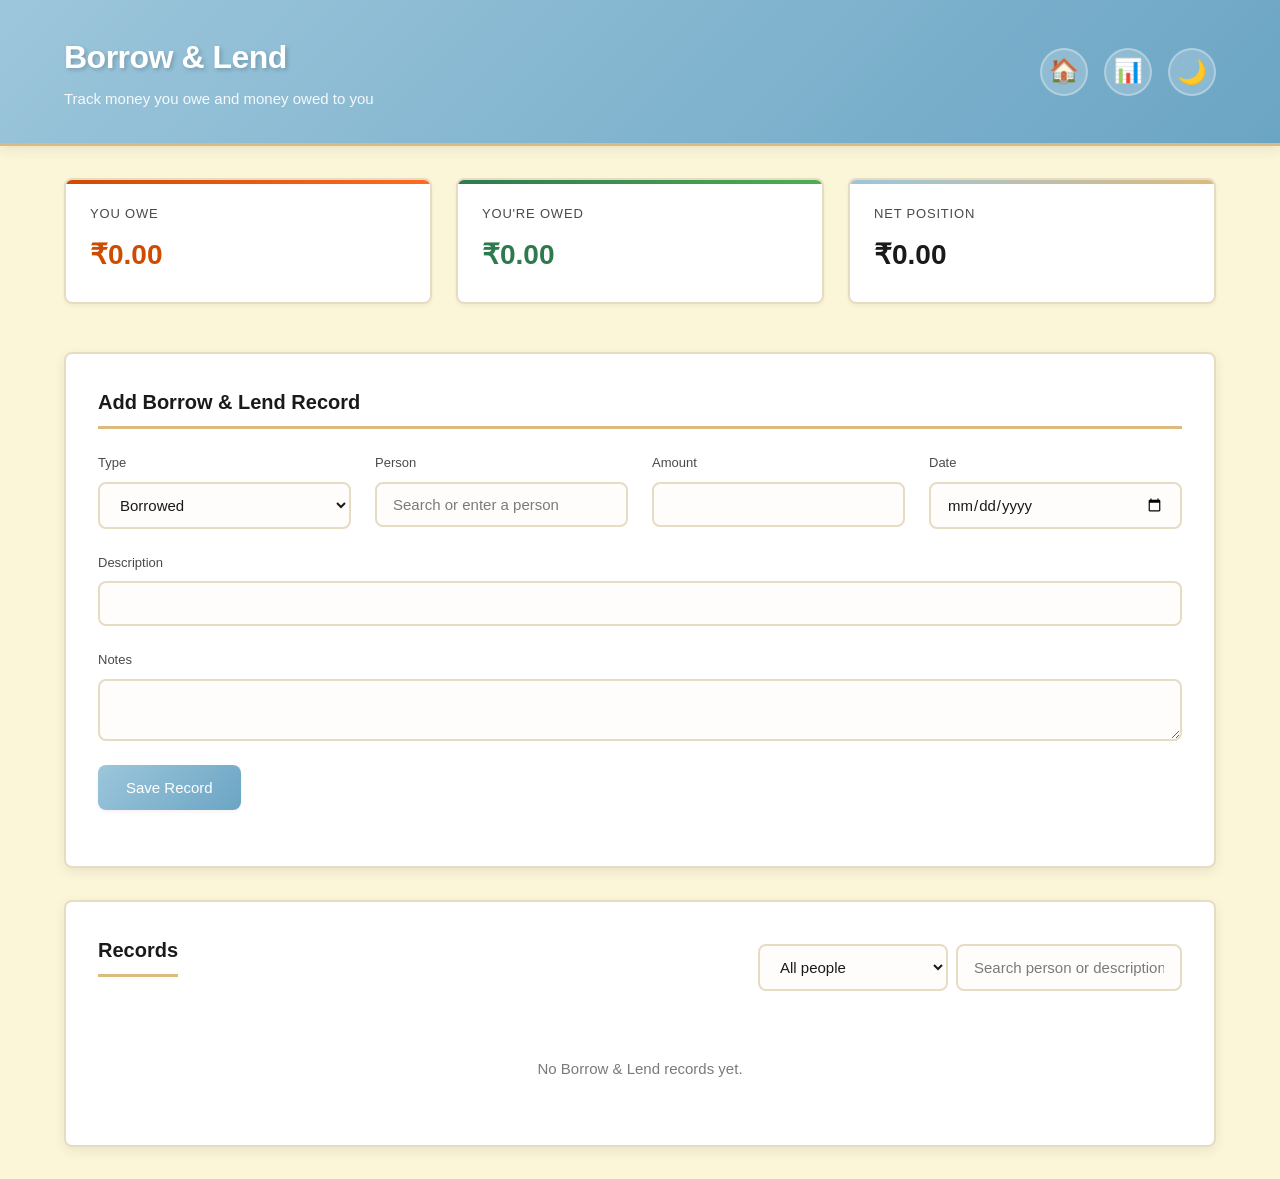
==== borrow-lend.html @ 45ba4a89 "Add Borrow and Lend management Co-authored-by: Copilot <223556219+Copilot@users.noreply.github.com>" ====
<!DOCTYPE html>
<html lang="en">
<head>
    <meta charset="UTF-8">
    <meta name="viewport" content="width=device-width, initial-scale=1.0">
    <title>Borrow & Lend - Ledgerly</title>
    <link rel="stylesheet" href="styles.css">
    <link rel="stylesheet" href="borrow-lend.css">
</head>
<body>
    <header class="header">
        <div class="container">
            <div class="header-content">
                <div class="header-text">
                    <h1 class="app-name">Borrow & Lend</h1>
                    <p class="app-subtitle">Track money you owe and money owed to you</p>
                </div>
                <div class="header-actions">
                    <a href="index.html" class="btn-icon" title="Back to Ledger">🏠</a>
                    <a href="reports.html" class="btn-icon" title="View Reports">📊</a>
                    <button class="theme-toggle" id="theme-toggle" title="Toggle theme"><span class="theme-icon">🌙</span></button>
                </div>
            </div>
        </div>
    </header>

    <main class="main-content">
        <div class="container">
            <div class="loading-overlay" id="loading-overlay">
                <div class="loading-spinner"></div>
                <p class="loading-text">Loading Borrow & Lend data...</p>
            </div>

            <section class="summary-cards bl-summary">
                <div class="summary-card expense-card"><p class="card-label">You Owe</p><p class="card-value" id="bl-liabilities">₹0.00</p></div>
                <div class="summary-card income-card"><p class="card-label">You're Owed</p><p class="card-value" id="bl-receivables">₹0.00</p></div>
                <div class="summary-card balance-card"><p class="card-label">Net Position</p><p class="card-value" id="bl-net-position">₹0.00</p></div>
            </section>

            <section class="bl-panel">
                <h2 class="section-title">Add Borrow & Lend Record</h2>
                <form id="record-form" class="form-grid">
                    <div class="form-group">
                        <label class="form-label" for="record-type">Type</label>
                        <select id="record-type" class="form-input"><option value="borrowed">Borrowed</option><option value="lent">Lent</option></select>
                    </div>
                    <div class="form-group">
                        <label class="form-label" for="person-name">Person</label>
                        <input id="person-name" class="form-input" list="people-list" placeholder="Search or enter a person" autocomplete="off" required>
                        <datalist id="people-list"></datalist>
                    </div>
                    <div class="form-group"><label class="form-label" for="record-amount">Amount</label><input id="record-amount" class="form-input" type="number" min="0.01" step="0.01" required></div>
                    <div class="form-group"><label class="form-label" for="record-date">Date</label><input id="record-date" class="form-input" type="date" required></div>
                    <div class="form-group form-group-wide"><label class="form-label" for="record-description">Description</label><input id="record-description" class="form-input"></div>
                    <div class="form-group form-group-wide"><label class="form-label" for="record-notes">Notes</label><textarea id="record-notes" class="form-input" rows="2"></textarea></div>
                    <div class="form-actions form-group-wide"><button class="btn btn-primary" type="submit">Save Record</button></div>
                </form>
            </section>

            <section class="bl-panel">
                <div class="bl-toolbar">
                    <h2 class="section-title">Records</h2>
                    <div class="bl-record-filters">
                        <label class="sr-only" for="record-person-filter">Filter by person</label>
                        <select id="record-person-filter" class="form-input">
                            <option value="">All people</option>
                        </select>
                        <label class="sr-only" for="record-search">Search records</label>
                        <input id="record-search" class="form-input" placeholder="Search person or description">
                    </div>
                </div>
                <div id="record-list"></div>
                <p id="record-empty" class="bl-empty">No Borrow & Lend records yet.</p>
            </section>
        </div>
    </main>

    <script src="github-api.js"></script>
    <script src="borrow-lend.js"></script>
</body>
</html>
---- styles.css ----
/* ==========================================
   LEDGERLY - MINIMALIST FINANCE TRACKER
   Design Philosophy: Clean, Calm, Professional
   Color Palette: #9CC6DB, #FCF6D9, #CF4B00, #DDBA7D
   ========================================== */

/* CSS Reset & Base Styles */
* {
    margin: 0;
    padding: 0;
    box-sizing: border-box;
}

/* Screen reader only utility class */
.sr-only {
    position: absolute;
    width: 1px;
    height: 1px;
    padding: 0;
    margin: -1px;
    overflow: hidden;
    clip: rect(0, 0, 0, 0);
    white-space: nowrap;
    border-width: 0;
}

:root {
    /* Light Theme Colors */
    --color-primary: #9CC6DB;
    --color-primary-light: #c7e3f0;
    --color-primary-dark: #6ba5c4;

    --color-secondary: #FCF6D9;
    --color-secondary-dark: #f5ebb3;

    --color-accent: #CF4B00;
    --color-accent-light: #ff6b1f;
    --color-accent-dark: #a33c00;

    --color-gold: #DDBA7D;
    --color-gold-light: #f0d9a8;
    --color-gold-dark: #c9a563;

    /* Light Theme Variables */
    --bg-primary: #FCF6D9;
    --bg-secondary: #ffffff;
    --bg-card: #ffffff;
    --bg-form: #fefdfb;

    --text-primary: #1a1a1a;
    --text-secondary: #4a4a4a;
    --text-muted: #7a7a7a;

    --accent-income: #2d7a4f;
    --accent-income-bg: #e8f5e9;
    --accent-expense: #CF4B00;
    --accent-expense-bg: #fff4ed;

    --border-color: #e6dcc4;
    --border-color-strong: #DDBA7D;
    --border-radius: 8px;

    --shadow-sm: 0 2px 4px rgba(0, 0, 0, 0.05);
    --shadow-md: 0 4px 12px rgba(0, 0, 0, 0.08);
    --shadow-lg: 0 8px 24px rgba(0, 0, 0, 0.12);

    /* Typography */
    --font-primary: -apple-system, BlinkMacSystemFont, 'Segoe UI', 'Roboto', 'Oxygen', 'Ubuntu', 'Cantarell', sans-serif;
    --font-weight-normal: 400;
    --font-weight-medium: 500;
    --font-weight-bold: 600;

    /* Spacing */
    --spacing-xs: 4px;
    --spacing-sm: 8px;
    --spacing-md: 16px;
    --spacing-lg: 24px;
    --spacing-xl: 32px;
    --spacing-xxl: 48px;

    /* Transitions */
    --transition-fast: 0.15s ease;
    --transition-normal: 0.3s ease;
}

/* Dark Theme Variables */
[data-theme="dark"] {
    --bg-primary: #1a1f2e;
    --bg-secondary: #242938;
    --bg-card: #2a3143;
    --bg-form: #2f3647;

    --text-primary: #f5f5f5;
    --text-secondary: #c5c5c5;
    --text-muted: #8a8a8a;

    --accent-income: #4caf50;
    --accent-income-bg: #1e3a1f;
    --accent-expense: #ff7043;
    --accent-expense-bg: #3d2419;

    --border-color: #3a4254;
    --border-color-strong: #9CC6DB;

    --shadow-sm: 0 2px 4px rgba(0, 0, 0, 0.3);
    --shadow-md: 0 4px 12px rgba(0, 0, 0, 0.4);
    --shadow-lg: 0 8px 24px rgba(0, 0, 0, 0.5);
}

body {
    font-family: var(--font-primary);
    background-color: var(--bg-primary);
    color: var(--text-primary);
    line-height: 1.6;
    font-size: 15px;
    transition: background-color var(--transition-normal), color var(--transition-normal);
}

.container {
    max-width: 1200px;
    margin: 0 auto;
    padding: 0 var(--spacing-lg);
}

/* ==========================================
   HEADER
   ========================================== */
.header {
    background: linear-gradient(135deg, var(--color-primary) 0%, var(--color-primary-dark) 100%);
    border-bottom: 3px solid var(--color-gold);
    padding: var(--spacing-xl) 0;
    margin-bottom: var(--spacing-xl);
    box-shadow: var(--shadow-md);
}

[data-theme="dark"] .header {
    background: linear-gradient(135deg, #2a3143 0%, #1a1f2e 100%);
    border-bottom: 3px solid var(--color-primary);
}

.header-content {
    display: flex;
    justify-content: space-between;
    align-items: center;
}

.header-text {
    flex: 1;
}

.header-actions {
    display: flex;
    gap: var(--spacing-md);
    align-items: center;
}

.app-name {
    font-size: 32px;
    font-weight: var(--font-weight-bold);
    color: #ffffff;
    letter-spacing: -0.5px;
    margin-bottom: var(--spacing-xs);
    text-shadow: 2px 2px 4px rgba(0, 0, 0, 0.2);
}

.app-subtitle {
    font-size: 15px;
    color: rgba(255, 255, 255, 0.9);
    font-weight: var(--font-weight-normal);
}

/* Icon Buttons */
.btn-icon {
    background-color: rgba(255, 255, 255, 0.2);
    border: 2px solid rgba(255, 255, 255, 0.3);
    border-radius: 50%;
    width: 48px;
    height: 48px;
    display: flex;
    align-items: center;
    justify-content: center;
    cursor: pointer;
    transition: all var(--transition-normal);
    backdrop-filter: blur(10px);
    font-size: 24px;
    text-decoration: none;
}

.btn-icon:hover {
    background-color: rgba(255, 255, 255, 0.3);
    transform: scale(1.05);
}

.btn-icon:active {
    transform: scale(0.95);
}

/* Theme Toggle Button */
.theme-toggle {
    background-color: rgba(255, 255, 255, 0.2);
    border: 2px solid rgba(255, 255, 255, 0.3);
    border-radius: 50%;
    width: 48px;
    height: 48px;
    display: flex;
    align-items: center;
    justify-content: center;
    cursor: pointer;
    transition: all var(--transition-normal);
    backdrop-filter: blur(10px);
}

.theme-toggle:hover {
    background-color: rgba(255, 255, 255, 0.3);
    transform: scale(1.05);
}

.theme-toggle:active {
    transform: scale(0.95);
}

.theme-icon {
    font-size: 24px;
    transition: transform var(--transition-normal);
}

[data-theme="dark"] .theme-icon {
    transform: rotate(180deg);
}

/* ==========================================
   MONTH SELECTOR
   ========================================== */
.month-selector-section {
    margin-bottom: var(--spacing-xl);
}

.month-label {
    display: block;
    font-size: 13px;
    font-weight: var(--font-weight-medium);
    color: var(--text-secondary);
    margin-bottom: var(--spacing-sm);
    text-transform: uppercase;
    letter-spacing: 0.5px;
}

.month-input {
    padding: 12px 16px;
    font-size: 15px;
    font-family: var(--font-primary);
    border: 2px solid var(--border-color);
    border-radius: var(--border-radius);
    background-color: var(--bg-secondary);
    color: var(--text-primary);
    cursor: pointer;
    transition: all var(--transition-fast);
    box-shadow: var(--shadow-sm);
}

.month-input:hover {
    border-color: var(--color-primary);
    box-shadow: var(--shadow-md);
}

.month-input:focus {
    outline: none;
    border-color: var(--color-primary);
    box-shadow: 0 0 0 3px rgba(156, 198, 219, 0.2);
}

/* ==========================================
   SUMMARY CARDS
   ========================================== */
.summary-cards {
    display: grid;
    grid-template-columns: repeat(auto-fit, minmax(250px, 1fr));
    gap: var(--spacing-lg);
    margin-bottom: var(--spacing-xxl);
}

.summary-card {
    background: linear-gradient(135deg, var(--bg-card) 0%, var(--bg-secondary) 100%);
    border: 2px solid var(--border-color);
    border-radius: var(--border-radius);
    padding: var(--spacing-lg);
    transition: all var(--transition-normal);
    box-shadow: var(--shadow-sm);
    position: relative;
    overflow: hidden;
}

.summary-card::before {
    content: '';
    position: absolute;
    top: 0;
    left: 0;
    right: 0;
    height: 4px;
    background: linear-gradient(90deg, var(--color-primary), var(--color-gold));
}

.income-card::before {
    background: linear-gradient(90deg, var(--accent-income), #4caf50);
}

.expense-card::before {
    background: linear-gradient(90deg, var(--color-accent), var(--color-accent-light));
}

.balance-card::before {
    background: linear-gradient(90deg, var(--color-primary), var(--color-gold));
}

.summary-card:hover {
    transform: translateY(-4px);
    box-shadow: var(--shadow-lg);
    border-color: var(--border-color-strong);
}

.card-label {
    font-size: 13px;
    font-weight: var(--font-weight-medium);
    color: var(--text-secondary);
    margin-bottom: var(--spacing-sm);
    text-transform: uppercase;
    letter-spacing: 0.8px;
}

.card-value {
    font-size: 28px;
    font-weight: var(--font-weight-bold);
    color: var(--text-primary);
}

.income-card .card-value {
    color: var(--accent-income);
}

.expense-card .card-value {
    color: var(--accent-expense);
}

.balance-card .card-value.positive {
    color: var(--accent-income);
}

.balance-card .card-value.negative {
    color: var(--accent-expense);
}

/* ==========================================
   TRANSACTION FORM
   ========================================== */
.transaction-form-section {
    background: var(--bg-card);
    border: 2px solid var(--border-color);
    border-radius: var(--border-radius);
    padding: var(--spacing-xl);
    margin-bottom: var(--spacing-xxl);
    box-shadow: var(--shadow-md);
    transition: all var(--transition-normal);
}

.form-header {
    margin-bottom: var(--spacing-lg);
    padding-bottom: var(--spacing-md);
    border-bottom: 2px solid var(--border-color);
}

.form-title {
    font-size: 20px;
    font-weight: var(--font-weight-bold);
    color: var(--text-primary);
}

.transaction-form.edit-mode .form-title {
    color: var(--color-primary-dark);
}

.form-grid {
    display: grid;
    grid-template-columns: repeat(auto-fit, minmax(200px, 1fr));
    gap: var(--spacing-lg);
    margin-bottom: var(--spacing-lg);
}

.form-group {
    display: flex;
    flex-direction: column;
}

.form-group-wide {
    grid-column: 1 / -1;
}

.form-label {
    font-size: 13px;
    font-weight: var(--font-weight-medium);
    color: var(--text-secondary);
    margin-bottom: var(--spacing-sm);
}

.form-input {
    padding: 12px 16px;
    font-size: 15px;
    font-family: var(--font-primary);
    border: 2px solid var(--border-color);
    border-radius: var(--border-radius);
    background-color: var(--bg-form);
    color: var(--text-primary);
    transition: all var(--transition-fast);
}

.form-input:hover {
    border-color: var(--color-gold);
}

.form-input:focus {
    outline: none;
    border-color: var(--color-primary);
    background-color: var(--bg-secondary);
    box-shadow: 0 0 0 3px rgba(156, 198, 219, 0.2);
}

.form-input::placeholder {
    color: var(--text-muted);
}

/* Toggle Buttons */
.toggle-group {
    display: flex;
    gap: var(--spacing-sm);
}

.toggle-btn {
    flex: 1;
    padding: 12px 16px;
    font-size: 14px;
    font-family: var(--font-primary);
    font-weight: var(--font-weight-medium);
    border: 2px solid var(--border-color);
    border-radius: var(--border-radius);
    background-color: var(--bg-form);
    color: var(--text-secondary);
    cursor: pointer;
    transition: all var(--transition-fast);
}

.toggle-btn:hover {
    background-color: var(--bg-secondary);
    border-color: var(--color-gold);
    transform: translateY(-2px);
}

.toggle-btn.active[data-type="income"] {
    background: linear-gradient(135deg, var(--accent-income-bg), #e8f5e9);
    border-color: var(--accent-income);
    color: var(--accent-income);
    font-weight: var(--font-weight-bold);
}

[data-theme="dark"] .toggle-btn.active[data-type="income"] {
    background: linear-gradient(135deg, #1e3a1f, #2d4a2e);
}

.toggle-btn.active[data-type="expense"] {
    background: linear-gradient(135deg, var(--accent-expense-bg), #fff4ed);
    border-color: var(--accent-expense);
    color: var(--accent-expense);
    font-weight: var(--font-weight-bold);
}

[data-theme="dark"] .toggle-btn.active[data-type="expense"] {
    background: linear-gradient(135deg, #3d2419, #4d2f1f);
}

/* Form Actions */
.form-actions {
    display: flex;
    gap: var(--spacing-md);
    flex-wrap: wrap;
}

.btn {
    padding: 14px 28px;
    font-size: 15px;
    font-family: var(--font-primary);
    font-weight: var(--font-weight-medium);
    border: none;
    border-radius: var(--border-radius);
    cursor: pointer;
    transition: all var(--transition-fast);
    box-shadow: var(--shadow-sm);
}

.btn-primary {
    background: linear-gradient(135deg, var(--color-primary), var(--color-primary-dark));
    color: white;
}

.btn-primary:hover {
    background: linear-gradient(135deg, var(--color-primary-dark), var(--color-primary));
    transform: translateY(-2px);
    box-shadow: var(--shadow-md);
}

.btn-primary:active {
    transform: translateY(0);
}

.btn-secondary {
    background-color: transparent;
    color: var(--text-secondary);
    border: 2px solid var(--border-color);
}

.btn-secondary:hover {
    background-color: var(--bg-form);
    border-color: var(--color-gold);
}

/* ==========================================
   TRANSACTION LIST
   ========================================== */
.transaction-list-section {
    margin-bottom: var(--spacing-xxl);
}

.section-title {
    font-size: 20px;
    font-weight: var(--font-weight-bold);
    color: var(--text-primary);
    margin-bottom: var(--spacing-lg);
    padding-bottom: var(--spacing-sm);
    border-bottom: 3px solid var(--color-gold);
}

/* Filter and Sort Controls Container */
.filter-sort-controls {
    display: flex;
    flex-direction: row;
    gap: var(--spacing-md);
    margin-bottom: var(--spacing-lg);
    flex-wrap: wrap;
}

/* Filter Controls */
.filter-controls {
    display: flex;
    align-items: center;
    gap: var(--spacing-md);
    padding: var(--spacing-md);
    background-color: var(--bg-card);
    border: 2px solid var(--border-color);
    border-radius: var(--border-radius);
    box-shadow: var(--shadow-sm);
}

.filter-label {
    font-size: 13px;
    font-weight: var(--font-weight-medium);
    color: var(--text-secondary);
    text-transform: uppercase;
    letter-spacing: 0.5px;
    white-space: nowrap;
}

.filter-buttons {
    display: flex;
    gap: var(--spacing-sm);
    flex-wrap: wrap;
    flex: 1;
}

.filter-btn {
    display: flex;
    align-items: center;
    padding: 10px 20px;
    font-size: 14px;
    font-family: var(--font-primary);
    font-weight: var(--font-weight-medium);
    color: var(--text-secondary);
    background-color: var(--bg-secondary);
    border: 2px solid var(--border-color);
    border-radius: var(--border-radius);
    cursor: pointer;
    transition: all var(--transition-normal);
    box-shadow: var(--shadow-sm);
}

.filter-btn:hover {
    background-color: var(--color-primary-light);
    border-color: var(--color-primary);
    transform: translateY(-2px);
    box-shadow: var(--shadow-md);
}

[data-theme="dark"] .filter-btn:hover {
    background-color: rgba(156, 198, 219, 0.15);
}

.filter-btn.active[data-filter="both"] {
    background: linear-gradient(135deg, var(--color-gold), var(--color-gold-dark));
    color: white;
    border-color: var(--color-gold-dark);
    font-weight: var(--font-weight-bold);
    box-shadow: var(--shadow-md);
}

.filter-btn.active[data-filter="income"] {
    background: linear-gradient(135deg, var(--accent-income), #4caf50);
    color: white;
    border-color: var(--accent-income);
    font-weight: var(--font-weight-bold);
    box-shadow: var(--shadow-md);
}

.filter-btn.active[data-filter="expense"] {
    background: linear-gradient(135deg, var(--accent-expense), var(--accent-expense-light));
    color: black;
    border-color: var(--accent-expense-dark);
    font-weight: var(--font-weight-bold);
    box-shadow: var(--shadow-md);
}

.filter-btn.active:hover {
    transform: translateY(-2px);
    box-shadow: var(--shadow-lg);
}

.filter-text {
    font-size: 14px;
}

/* Sort Controls */
.sort-controls {
    display: flex;
    align-items: center;
    gap: var(--spacing-md);
    padding: var(--spacing-md);
    background-color: var(--bg-card);
    border: 2px solid var(--border-color);
    border-radius: var(--border-radius);
    box-shadow: var(--shadow-sm);
}

.sort-label {
    font-size: 13px;
    font-weight: var(--font-weight-medium);
    color: var(--text-secondary);
    text-transform: uppercase;
    letter-spacing: 0.5px;
    white-space: nowrap;
}

.sort-buttons {
    display: flex;
    gap: var(--spacing-sm);
    flex-wrap: wrap;
    flex: 1;
}

.sort-btn {
    display: flex;
    align-items: center;
    gap: 6px;
    padding: 10px 16px;
    font-size: 14px;
    font-family: var(--font-primary);
    font-weight: var(--font-weight-medium);
    color: var(--text-secondary);
    background-color: var(--bg-secondary);
    border: 2px solid var(--border-color);
    border-radius: var(--border-radius);
    cursor: pointer;
    transition: all var(--transition-normal);
    box-shadow: var(--shadow-sm);
}

.sort-btn:hover {
    background-color: var(--color-primary-light);
    border-color: var(--color-primary);
    transform: translateY(-2px);
    box-shadow: var(--shadow-md);
}

[data-theme="dark"] .sort-btn:hover {
    background-color: rgba(156, 198, 219, 0.15);
}

.sort-btn.active {
    background: linear-gradient(135deg, var(--color-primary), var(--color-primary-dark));
    color: white;
    border-color: var(--color-primary-dark);
    font-weight: var(--font-weight-bold);
    box-shadow: var(--shadow-md);
}

.sort-btn.active:hover {
    transform: translateY(-2px);
    box-shadow: var(--shadow-lg);
}

.sort-text {
    font-size: 14px;
}

.sort-icon {
    font-size: 16px;
    font-weight: bold;
    transition: transform var(--transition-fast);
}

.sort-btn.active .sort-icon {
    animation: sortPulse 0.3s ease;
}

@keyframes sortPulse {
    0%, 100% { transform: scale(1); }
    50% { transform: scale(1.3); }
}

.table-container {
    background-color: var(--bg-card);
    border: 2px solid var(--border-color);
    border-radius: var(--border-radius);
    overflow: hidden;
    box-shadow: var(--shadow-md);
}

.transaction-table {
    width: 100%;
    border-collapse: collapse;
}

.transaction-table thead {
    background: linear-gradient(135deg, var(--color-gold-light), var(--color-gold));
    border-bottom: 2px solid var(--border-color-strong);
}

[data-theme="dark"] .transaction-table thead {
    background: linear-gradient(135deg, #2a3143, #1a1f2e);
}

.transaction-table th {
    padding: 14px 18px;
    text-align: left;
    font-size: 12px;
    font-weight: var(--font-weight-bold);
    color: var(--text-primary);
    text-transform: uppercase;
    letter-spacing: 0.8px;
}

[data-theme="light"] .transaction-table th {
    color: #4a4a4a;
}

.transaction-table th:last-child {
    text-align: right;
}

.transaction-table tbody tr {
    border-bottom: 1px solid var(--border-color);
    transition: all var(--transition-fast);
}

.transaction-table tbody tr:last-child {
    border-bottom: none;
}

.transaction-table tbody tr:hover {
    background: linear-gradient(90deg, transparent, rgba(156, 198, 219, 0.1), transparent);
    transform: scale(1.01);
}

.transaction-table td {
    padding: 16px 18px;
    font-size: 15px;
    color: var(--text-primary);
}

.transaction-table td:last-child {
    text-align: right;
}

.transaction-date {
    color: var(--text-secondary);
    font-weight: var(--font-weight-medium);
    white-space: nowrap;
}

.transaction-description {
    color: var(--text-primary);
    font-weight: var(--font-weight-medium);
}

.transaction-amount {
    font-weight: var(--font-weight-bold);
    white-space: nowrap;
    font-size: 16px;
}

.transaction-amount.income {
    color: var(--accent-income);
}

.transaction-amount.expense {
    color: var(--accent-expense);
}

.transaction-actions {
    display: flex;
    gap: var(--spacing-sm);
    justify-content: flex-end;
}

.action-btn {
    padding: 8px 12px;
    font-size: 16px;
    border: none;
    background-color: transparent;
    cursor: pointer;
    border-radius: var(--border-radius);
    transition: all var(--transition-fast);
}

.action-btn:hover {
    background-color: var(--color-primary-light);
    transform: scale(1.2);
}

[data-theme="dark"] .action-btn:hover {
    background-color: rgba(156, 198, 219, 0.2);
}

.action-btn.delete:hover {
    background-color: var(--accent-expense-bg);
}

/* Empty State */
.empty-state {
    padding: var(--spacing-xxl) var(--spacing-lg);
    text-align: center;
    display: none;
}

.empty-state.visible {
    display: block;
}

.empty-message {
    font-size: 18px;
    color: var(--text-secondary);
    font-weight: var(--font-weight-medium);
    margin-bottom: var(--spacing-sm);
}

.empty-submessage {
    font-size: 14px;
    color: var(--text-muted);
}

/* ==========================================
   LOADING OVERLAY
   ========================================== */
.loading-overlay {
    position: fixed;
    top: 0;
    left: 0;
    right: 0;
    bottom: 0;
    background-color: rgba(0, 0, 0, 0.7);
    display: none;
    align-items: center;
    justify-content: center;
    flex-direction: column;
    z-index: 9999;
    backdrop-filter: blur(4px);
}

.loading-overlay.active {
    display: flex;
}

.loading-spinner {
    width: 50px;
    height: 50px;
    border: 4px solid rgba(156, 198, 219, 0.3);
    border-top-color: var(--color-primary);
    border-radius: 50%;
    animation: spin 1s linear infinite;
}

@keyframes spin {
    to { transform: rotate(360deg); }
}

.loading-text {
    color: white;
    font-size: 16px;
    font-weight: var(--font-weight-medium);
    margin-top: var(--spacing-lg);
}

/* ==========================================
   RESPONSIVE DESIGN
   ========================================== */
@media (max-width: 1024px) {
    .container {
        max-width: 100%;
    }

    .summary-cards {
        grid-template-columns: repeat(auto-fit, minmax(200px, 1fr));
    }
}

@media (max-width: 768px) {
    .container {
        padding: 0 var(--spacing-md);
    }

    .header {
        padding: var(--spacing-lg) 0;
    }

    .app-name {
        font-size: 26px;
    }

    .app-subtitle {
        font-size: 13px;
    }

    .theme-toggle {
        width: 42px;
        height: 42px;
    }

    .theme-icon {
        font-size: 20px;
    }

    .summary-cards {
        grid-template-columns: 1fr;
        gap: var(--spacing-md);
    }

    .transaction-form-section {
        padding: var(--spacing-lg);
    }

    .form-grid {
        grid-template-columns: 1fr;
        gap: var(--spacing-md);
    }

    .form-group-wide {
        grid-column: 1;
    }

    .form-actions {
        flex-direction: column;
    }

    .btn {
        width: 100%;
    }

    /* Sort Controls - Mobile */
    .sort-controls {
        flex-direction: column;
        align-items: flex-start;
        gap: var(--spacing-sm);
    }

    .sort-buttons {
        width: 100%;
    }

    .sort-btn {
        flex: 1;
        justify-content: center;
    }

    /* Filter Controls - Mobile */
    .filter-controls {
        flex-direction: column;
        align-items: flex-start;
        gap: var(--spacing-sm);
    }

    .filter-buttons {
        width: 100%;
    }

    .filter-btn {
        flex: 1;
        justify-content: center;
    }

    .transaction-table {
        font-size: 14px;
    }

    .transaction-table th,
    .transaction-table td {
        padding: 12px 14px;
    }

    .card-value {
        font-size: 24px;
    }
}

@media (max-width: 480px) {
    .app-name {
        font-size: 22px;
    }

    .header-content {
        gap: var(--spacing-md);
    }

    .theme-toggle {
        width: 38px;
        height: 38px;
    }

    .theme-icon {
        font-size: 18px;
    }

    .transaction-table th:nth-child(1),
    .transaction-table td:nth-child(1) {
        display: none;
    }

    .action-btn {
        padding: 6px 10px;
        font-size: 14px;
    }

    .card-value {
        font-size: 22px;
    }

    .summary-cards {
        gap: var(--spacing-sm);
    }
}

/* ==========================================
   ANIMATIONS & TRANSITIONS
   ========================================== */
.fade-in {
    animation: fadeIn 0.4s ease-in;
}

@keyframes fadeIn {
    from {
        opacity: 0;
        transform: translateY(-10px);
    }
    to {
        opacity: 1;
        transform: translateY(0);
    }
}

/* Smooth Scrolling */
html {
    scroll-behavior: smooth;
}

/* Loading States */
@keyframes pulse {
    0%, 100% {
        opacity: 1;
    }
    50% {
        opacity: 0.5;
    }
}

/* Print Styles */
@media print {
    .theme-toggle,
    .transaction-form-section,
    .action-btn {
        display: none;
    }

    body {
        background: white;
        color: black;
    }

    .summary-card,
    .table-container {
        box-shadow: none;
        border: 1px solid #ddd;
    }
}

/* ==========================================
   FOOTER
   ========================================== */
.footer {
    background: linear-gradient(135deg, var(--color-primary-dark) 0%, var(--color-primary) 100%);
    border-top: 3px solid var(--color-gold);
    padding: var(--spacing-xl) 0;
    margin-top: var(--spacing-xxl);
    box-shadow: var(--shadow-md);
}

[data-theme="dark"] .footer {
    background: linear-gradient(135deg, #1a1f2e 0%, #2a3143 100%);
    border-top: 3px solid var(--color-primary);
}

.footer-content {
    display: flex;
    justify-content: space-between;
    align-items: center;
    flex-wrap: wrap;
    gap: var(--spacing-md);
}

.footer-text {
    font-size: 14px;
    color: rgba(255, 255, 255, 0.85);
    font-weight: var(--font-weight-normal);
}

.footer-name {
    font-weight: var(--font-weight-bold);
    color: #ffffff;
    background: linear-gradient(90deg, var(--color-gold-light), var(--color-gold));
    -webkit-background-clip: text;
    -webkit-text-fill-color: transparent;
    background-clip: text;
    font-size: 15px;
}

[data-theme="dark"] .footer-name {
    background: linear-gradient(90deg, var(--color-primary-light), var(--color-gold-light));
    -webkit-background-clip: text;
    -webkit-text-fill-color: transparent;
    background-clip: text;
}

.footer-year {
    font-size: 13px;
    color: rgba(255, 255, 255, 0.7);
    font-weight: var(--font-weight-medium);
}

@media (max-width: 480px) {
    .footer {
        padding: var(--spacing-lg) 0;
    }

    .footer-content {
        flex-direction: column;
        text-align: center;
        gap: var(--spacing-sm);
    }

    .footer-text {
        font-size: 13px;
    }

    .footer-name {
        font-size: 14px;
    }
}

/* ==========================================
   TOKEN SETTINGS MODAL
   ========================================== */
.modal {
    position: fixed;
    top: 0;
    left: 0;
    right: 0;
    bottom: 0;
    background-color: rgba(0, 0, 0, 0.75);
    display: none;
    align-items: center;
    justify-content: center;
    z-index: 10000;
    backdrop-filter: blur(8px);
    padding: var(--spacing-lg);
}

.modal.active {
    display: flex;
}

.modal-content {
    background-color: var(--bg-card);
    border-radius: var(--border-radius);
    max-width: 600px;
    width: 100%;
    max-height: 90vh;
    overflow-y: auto;
    box-shadow: var(--shadow-lg);
    animation: modalSlideIn 0.3s ease-out;
}

@keyframes modalSlideIn {
    from {
        opacity: 0;
        transform: translateY(-50px) scale(0.9);
    }
    to {
        opacity: 1;
        transform: translateY(0) scale(1);
    }
}

.modal-header {
    display: flex;
    justify-content: space-between;
    align-items: center;
    padding: var(--spacing-xl);
    border-bottom: 2px solid var(--border-color);
}

.modal-header h2 {
    font-size: 24px;
    font-weight: var(--font-weight-bold);
    color: var(--text-primary);
    margin: 0;
}

.modal-close {
    background: none;
    border: none;
    font-size: 32px;
    line-height: 1;
    color: var(--text-secondary);
    cursor: pointer;
    padding: 0;
    width: 40px;
    height: 40px;
    display: flex;
    align-items: center;
    justify-content: center;
    border-radius: 50%;
    transition: all var(--transition-fast);
}

.modal-close:hover {
    background-color: var(--accent-expense-bg);
    color: var(--accent-expense);
    transform: rotate(90deg);
}

.modal-body {
    padding: var(--spacing-xl);
}

.token-status {
    margin-bottom: var(--spacing-xl);
    padding: var(--spacing-lg);
    background: linear-gradient(135deg, var(--bg-form), var(--bg-secondary));
    border: 2px solid var(--border-color);
    border-radius: var(--border-radius);
}

.status-indicator {
    display: flex;
    align-items: center;
    gap: var(--spacing-md);
}

.status-dot {
    width: 12px;
    height: 12px;
    border-radius: 50%;
    background-color: var(--text-muted);
    animation: pulse 2s infinite;
}

.status-dot.valid {
    background-color: var(--accent-income);
    animation: none;
}

.status-dot.invalid {
    background-color: var(--accent-expense);
    animation: none;
}

.status-text {
    font-size: 15px;
    font-weight: var(--font-weight-medium);
    color: var(--text-primary);
}

.token-info {
    margin-bottom: var(--spacing-xl);
}

.token-info h3 {
    font-size: 16px;
    font-weight: var(--font-weight-bold);
    color: var(--text-primary);
    margin-bottom: var(--spacing-md);
}

.token-display {
    display: flex;
    gap: var(--spacing-sm);
}

#token-display-input {
    flex: 1;
    padding: 12px 16px;
    font-size: 14px;
    font-family: 'Courier New', monospace;
    border: 2px solid var(--border-color);
    border-radius: var(--border-radius);
    background-color: var(--bg-form);
    color: var(--text-primary);
}

#toggle-token-visibility {
    padding: 12px 16px;
    font-size: 14px;
    white-space: nowrap;
}

.token-actions {
    display: flex;
    gap: var(--spacing-md);
    margin-bottom: var(--spacing-xl);
    flex-wrap: wrap;
}

.token-actions .btn {
    flex: 1;
    min-width: 150px;
}

.btn-danger {
    background: linear-gradient(135deg, var(--accent-expense), var(--accent-expense-light));
    color: white;
}

.btn-danger:hover {
    background: linear-gradient(135deg, var(--accent-expense-dark), var(--accent-expense));
    transform: translateY(-2px);
    box-shadow: var(--shadow-md);
}

.token-help {
    padding: var(--spacing-lg);
    background: linear-gradient(135deg, var(--accent-income-bg), var(--bg-secondary));
    border: 2px solid var(--accent-income);
    border-radius: var(--border-radius);
}

[data-theme="dark"] .token-help {
    background: linear-gradient(135deg, rgba(76, 175, 80, 0.1), var(--bg-secondary));
}

.token-help h3 {
    font-size: 16px;
    font-weight: var(--font-weight-bold);
    color: var(--accent-income);
    margin-bottom: var(--spacing-md);
}

.token-help ol {
    margin-left: var(--spacing-lg);
    color: var(--text-primary);
}

.token-help li {
    margin-bottom: var(--spacing-sm);
    font-size: 14px;
    line-height: 1.6;
}

.token-help code {
    background-color: var(--bg-form);
    padding: 2px 6px;
    border-radius: 4px;
    font-family: 'Courier New', monospace;
    font-size: 13px;
    color: var(--color-primary-dark);
    border: 1px solid var(--border-color);
}

.token-help a {
    color: var(--color-primary-dark);
    text-decoration: none;
    font-weight: var(--font-weight-medium);
    border-bottom: 2px solid var(--color-primary);
    transition: all var(--transition-fast);
}

.token-help a:hover {
    color: var(--color-primary);
    border-bottom-color: var(--color-gold);
}

@media (max-width: 768px) {
    .modal-content {
        max-height: 95vh;
    }

    .modal-header {
        padding: var(--spacing-lg);
    }

    .modal-body {
        padding: var(--spacing-lg);
    }

    .token-actions {
        flex-direction: column;
    }

    .token-actions .btn {
        width: 100%;
        min-width: unset;
    }

    .token-display {
        flex-direction: column;
    }

    #toggle-token-visibility {
        width: 100%;
    }
}

/* ==========================================
   TRANSACTION QUEUE STATUS BADGE
   ========================================== */

/* Wrapper keeps the badge under the form-actions row, full width. */
.queue-status-wrapper {
    margin-top: var(--spacing-md);
}

/* The badge itself — hidden by default, shown by JS when queue is active. */
.queue-status {
    display: inline-flex;          /* shown via JS as 'flex' */
    align-items: center;
    gap: 10px;
    padding: 9px 16px;
    background: rgba(156, 198, 219, 0.12);
    border: 1.5px solid rgba(156, 198, 219, 0.45);
    border-radius: 30px;
    font-size: 13px;
    font-weight: var(--font-weight-medium);
    color: var(--text-secondary);
    box-shadow: 0 2px 8px rgba(156, 198, 219, 0.15);
    animation: queueBadgeSlideIn 0.25s ease-out;
    max-width: 100%;
    line-height: 1.4;
}

@keyframes queueBadgeSlideIn {
    from {
        opacity: 0;
        transform: translateY(-6px);
    }
    to {
        opacity: 1;
        transform: translateY(0);
    }
}

/* Dark theme: slightly stronger border so it's visible on the dark card. */
[data-theme="dark"] .queue-status {
    background: rgba(156, 198, 219, 0.08);
    border-color: rgba(156, 198, 219, 0.3);
    color: var(--text-secondary);
}

/* Error state — badge turns amber/red to signal a failed transaction. */
.queue-status.queue-status--error {
    background: rgba(207, 75, 0, 0.08);
    border-color: rgba(207, 75, 0, 0.4);
    color: var(--accent-expense);
    animation: queueBadgeShake 0.35s ease-out;
}

[data-theme="dark"] .queue-status.queue-status--error {
    background: rgba(207, 75, 0, 0.12);
    border-color: rgba(207, 75, 0, 0.5);
}

@keyframes queueBadgeShake {
    0%, 100% { transform: translateX(0); }
    20%       { transform: translateX(-5px); }
    40%       { transform: translateX(5px); }
    60%       { transform: translateX(-4px); }
    80%       { transform: translateX(4px); }
}

/* Inline micro-spinner — reuses the global `spin` keyframe. */
.queue-spinner {
    display: inline-block;
    width: 13px;
    height: 13px;
    border: 2px solid rgba(156, 198, 219, 0.35);
    border-top-color: var(--color-primary);
    border-radius: 50%;
    animation: spin 0.75s linear infinite;
    flex-shrink: 0;
}

[data-theme="dark"] .queue-spinner {
    border-color: rgba(156, 198, 219, 0.2);
    border-top-color: var(--color-primary);
}

/* Highlight the queued count in bold inside the badge label. */
.queue-status strong {
    font-weight: var(--font-weight-bold);
    color: var(--color-primary-dark);
}

[data-theme="dark"] .queue-status strong {
    color: var(--color-primary);
}

/* On mobile: badge takes full row width for readability. */
@media (max-width: 768px) {
    .queue-status {
        width: 100%;
        justify-content: center;
        text-align: center;
    }
}

/* ==========================================
   CONTEXT-AWARE SEARCH BAR
   ========================================== */

.search-controls {
    display: flex;
    align-items: center;
    gap: var(--spacing-md);
    padding: var(--spacing-md) var(--spacing-lg);
    background-color: var(--bg-card);
    border: 2px solid var(--border-color);
    border-radius: var(--border-radius);
    box-shadow: var(--shadow-sm);
    margin-bottom: var(--spacing-lg);
    flex-wrap: wrap;
}

.search-label {
    font-size: 13px;
    font-weight: var(--font-weight-medium);
    color: var(--text-secondary);
    text-transform: uppercase;
    letter-spacing: 0.5px;
    white-space: nowrap;
    flex-shrink: 0;
}

/* Inner row — select + input + count badge */
.search-field-group {
    display: flex;
    align-items: center;
    gap: var(--spacing-sm);
    flex: 1;
    flex-wrap: wrap;
}

/* Field-type dropdown */
.search-field-select {
    padding: 9px 30px 9px 14px;
    font-size: 14px;
    font-family: var(--font-primary);
    font-weight: var(--font-weight-medium);
    color: var(--text-primary);
    background-color: var(--bg-form);
    border: 2px solid var(--border-color);
    border-radius: var(--border-radius);
    cursor: pointer;
    appearance: none;
    -webkit-appearance: none;
    background-image: url("data:image/svg+xml,%3Csvg xmlns='http://www.w3.org/2000/svg' width='12' height='12' viewBox='0 0 12 12'%3E%3Cpath fill='%239CC6DB' d='M6 8L1 3h10z'/%3E%3C/svg%3E");
    background-repeat: no-repeat;
    background-position: right 10px center;
    transition: border-color var(--transition-fast), box-shadow var(--transition-fast);
    flex-shrink: 0;
}

.search-field-select:focus {
    outline: none;
    border-color: var(--color-primary);
    box-shadow: 0 0 0 3px rgba(156, 198, 219, 0.2);
}

/* Wrapper stacks the adaptive input and the × button */
.search-input-wrapper {
    position: relative;
    flex: 1;
    min-width: 180px;
}

.search-input {
    width: 100%;
    padding: 9px 36px 9px 14px;
    font-size: 14px;
    font-family: var(--font-primary);
    font-weight: var(--font-weight-normal);
    color: var(--text-primary);
    background-color: var(--bg-form);
    border: 2px solid var(--border-color);
    border-radius: var(--border-radius);
    transition: border-color var(--transition-fast), box-shadow var(--transition-fast);
    box-sizing: border-box;
}

.search-input::placeholder {
    color: var(--text-muted);
}

.search-input:focus {
    outline: none;
    border-color: var(--color-primary);
    background-color: var(--bg-secondary);
    box-shadow: 0 0 0 3px rgba(156, 198, 219, 0.2);
}

/* Gold border when a search term is active */
.search-input.is-active {
    border-color: var(--color-gold);
    box-shadow: 0 0 0 3px rgba(221, 186, 125, 0.18);
}

/* Clear × button inside the input */
.search-clear-btn {
    position: absolute;
    right: 8px;
    top: 50%;
    transform: translateY(-50%);
    width: 20px;
    height: 20px;
    border: none;
    background: var(--text-muted);
    color: var(--bg-card);
    border-radius: 50%;
    font-size: 13px;
    line-height: 1;
    cursor: pointer;
    display: flex;
    align-items: center;
    justify-content: center;
    transition: background var(--transition-fast), transform var(--transition-fast);
    padding: 0;
}

.search-clear-btn:hover {
    background: var(--accent-expense);
    transform: translateY(-50%) scale(1.15);
}

/* Live match count badge */
.search-count {
    font-size: 12px;
    font-weight: var(--font-weight-medium);
    color: var(--text-secondary);
    background: var(--bg-secondary);
    border: 1.5px solid var(--border-color);
    border-radius: 20px;
    padding: 4px 12px;
    white-space: nowrap;
    flex-shrink: 0;
    animation: queueBadgeSlideIn 0.2s ease-out;
}

.search-count.no-results {
    color: var(--accent-expense);
    border-color: rgba(207, 75, 0, 0.35);
    background: rgba(207, 75, 0, 0.06);
}

/* Subtle row highlight on a matched transaction */
.search-match td {
    background: linear-gradient(90deg, transparent, rgba(221, 186, 125, 0.07), transparent);
}

[data-theme="dark"] .search-match td {
    background: linear-gradient(90deg, transparent, rgba(221, 186, 125, 0.04), transparent);
}

/* Mobile */
@media (max-width: 768px) {
    .search-controls {
        flex-direction: column;
        align-items: flex-start;
    }

    .search-field-group {
        width: 100%;
    }

    .search-field-select {
        width: 100%;
    }

    .search-input-wrapper {
        min-width: unset;
        width: 100%;
    }
}

/* ==========================================
   DURATION RANGE PICKER (search field = duration)
   ========================================== */

/* The wrapper replaces the single input when Duration is selected */
.search-duration-wrapper {
    display: flex;          /* toggled to flex by JS */
    align-items: center;
    gap: var(--spacing-sm);
    flex: 1;
    flex-wrap: wrap;
}

/* Each label + date-input pair */
.duration-group {
    display: flex;
    align-items: center;
    gap: 6px;
    flex: 1;
    min-width: 160px;
}

/* "From" / "To" labels */
.duration-label {
    font-size: 12px;
    font-weight: var(--font-weight-medium);
    color: var(--text-secondary);
    text-transform: uppercase;
    letter-spacing: 0.4px;
    white-space: nowrap;
    flex-shrink: 0;
}

/* The date inputs share the same base .search-input styles;
   this class adds a slightly smaller min-width so both fit */
.duration-input {
    flex: 1;
    min-width: 140px;
    padding-right: 14px; /* no internal clear button here */
}

/* Arrow separator between the two date pickers */
.duration-separator {
    font-size: 18px;
    color: var(--text-muted);
    flex-shrink: 0;
    user-select: none;
    padding: 0 4px;
}

/* Mobile: stack vertically */
@media (max-width: 768px) {
    .search-duration-wrapper {
        flex-direction: column;
        align-items: flex-start;
    }

    .duration-group {
        width: 100%;
    }

    .duration-separator {
        transform: rotate(90deg);
        align-self: center;
    }
}
---- borrow-lend.css ----
.bl-panel { background: var(--bg-card); border: 2px solid var(--border-color); border-radius: var(--border-radius); padding: var(--spacing-xl); margin-bottom: var(--spacing-xl); box-shadow: var(--shadow-md); }
.bl-panel .section-title { margin-bottom: var(--spacing-lg); }
.bl-toolbar { display: flex; justify-content: space-between; gap: var(--spacing-md); align-items: center; margin-bottom: var(--spacing-lg); }
.bl-record-filters { display: flex; gap: var(--spacing-sm); }
.bl-record-filters .form-input { min-width: 190px; }
.bl-record { border: 2px solid var(--border-color); border-radius: var(--border-radius); padding: var(--spacing-lg); margin-bottom: var(--spacing-md); background: var(--bg-secondary); }
.bl-record-header, .bl-record-meta, .bl-repayment-header { display: flex; justify-content: space-between; gap: var(--spacing-md); flex-wrap: wrap; align-items: center; }
.bl-record-header h3 { margin: 0; color: var(--text-primary); }
.bl-record-meta { color: var(--text-secondary); font-size: 14px; margin: var(--spacing-sm) 0; }
.bl-amount { font-size: 20px; font-weight: var(--font-weight-bold); }
.bl-outstanding { color: var(--accent-expense); }
.bl-receivable { color: var(--accent-income); }
.bl-status { border-radius: 20px; padding: 3px 10px; font-size: 12px; background: var(--accent-income-bg); color: var(--accent-income); }
.bl-status.active { background: var(--accent-expense-bg); color: var(--accent-expense); }
.bl-status.partially { background: #fff8e1; color: #b26a00; }
.bl-repayments { border-top: 1px solid var(--border-color); margin-top: var(--spacing-md); padding-top: var(--spacing-md); }
.bl-repayment { display: flex; justify-content: space-between; gap: var(--spacing-sm); padding: 6px 0; color: var(--text-secondary); }
.bl-repayment-form { display: grid; grid-template-columns: repeat(3, 1fr) auto; gap: var(--spacing-sm); margin-top: var(--spacing-sm); }
.bl-actions { display: flex; gap: var(--spacing-sm); flex-wrap: wrap; }
.bl-empty { text-align: center; color: var(--text-muted); padding: var(--spacing-xl); }
@media (max-width: 768px) { .bl-repayment-form { grid-template-columns: 1fr; } .bl-toolbar { align-items: stretch; flex-direction: column; } .bl-record-filters { flex-direction: column; } .bl-record-filters .form-input { min-width: 0; width: 100%; } }
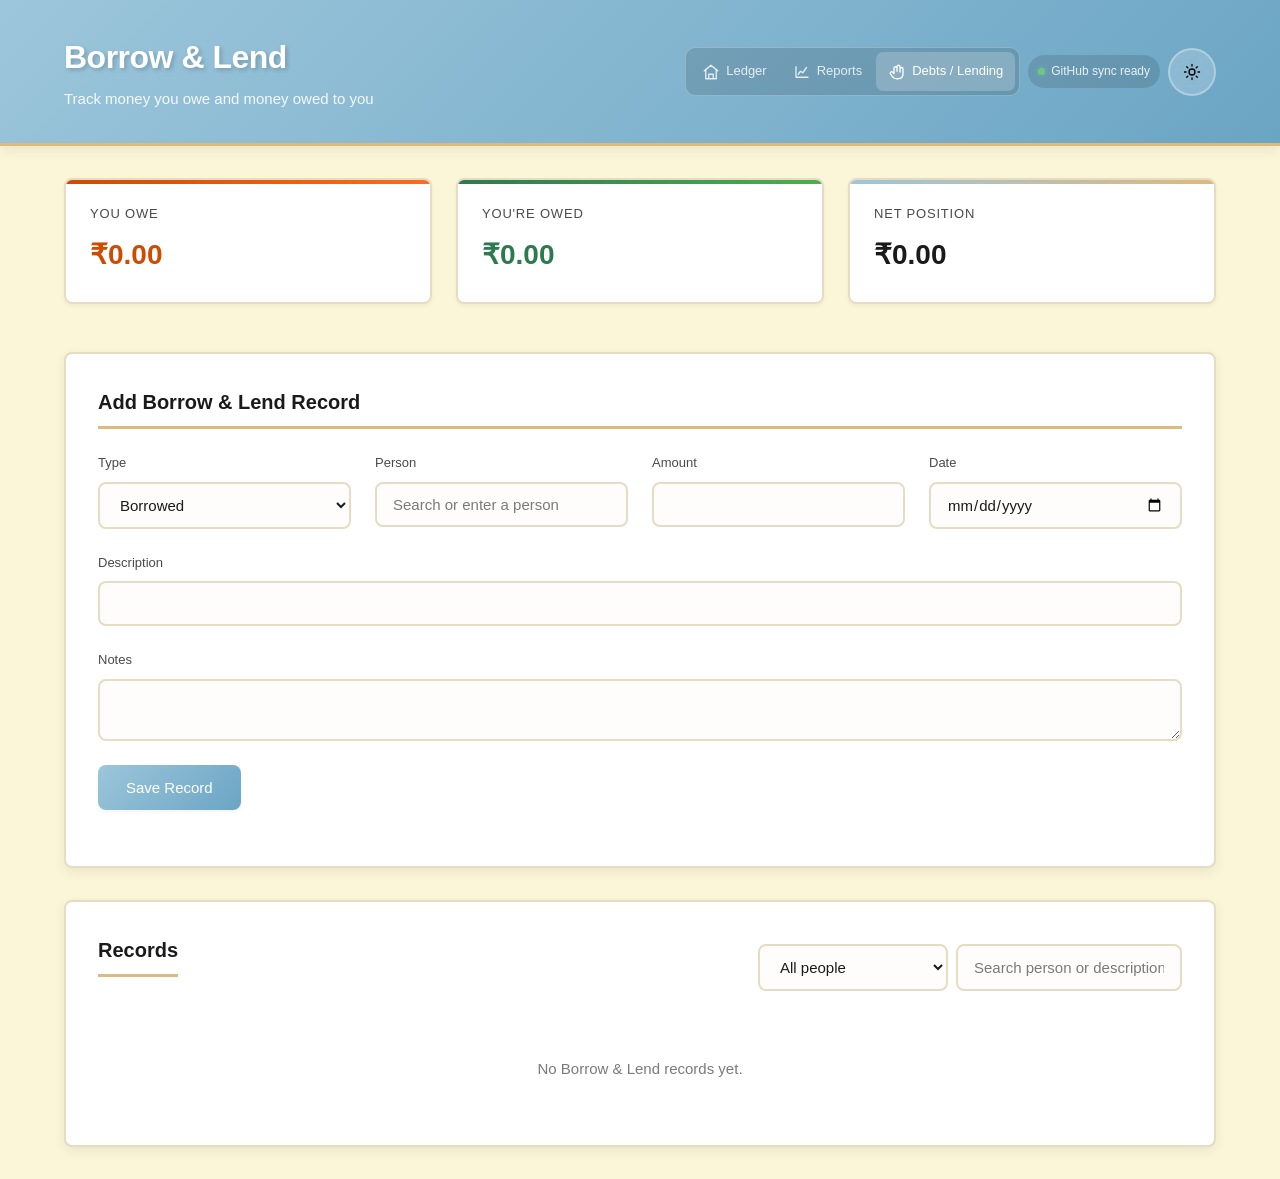
==== commit 86f06d5e: "Modified Header in the overall Application" ====
--- a/borrow-lend.html
+++ b/borrow-lend.html
@@ -16,9 +16,21 @@
                     <p class="app-subtitle">Track money you owe and money owed to you</p>
                 </div>
                 <div class="header-actions">
-                    <a href="index.html" class="btn-icon" title="Back to Ledger">🏠</a>
-                    <a href="reports.html" class="btn-icon" title="View Reports">📊</a>
-                    <button class="theme-toggle" id="theme-toggle" title="Toggle theme"><span class="theme-icon">🌙</span></button>
+                    <nav class="primary-nav" aria-label="Primary navigation">
+                        <a href="index.html" class="nav-tab">
+                            <svg aria-hidden="true" viewBox="0 0 24 24"><path d="M3 10.5 12 3l9 7.5"/><path d="M5 9.5V21h14V9.5M9 21v-6h6v6"/></svg><span>Ledger</span>
+                        </a>
+                        <a href="reports.html" class="nav-tab">
+                            <svg aria-hidden="true" viewBox="0 0 24 24"><path d="M4 19V5M4 19h16"/><path d="m7 15 3-4 3 2 5-7"/></svg><span>Reports</span>
+                        </a>
+                        <a href="borrow-lend.html" class="nav-tab active" aria-current="page">
+                            <svg aria-hidden="true" viewBox="0 0 24 24"><path d="M8 11V7a2 2 0 1 1 4 0v4M12 11V5a2 2 0 1 1 4 0v7M16 12V8a2 2 0 1 1 4 0v6c0 4-2 7-7 7h-1c-3 0-5-1-7-4l-2-3a2 2 0 0 1 3-2l2 2V7a2 2 0 1 1 4 0v4"/></svg><span>Debts / Lending</span>
+                        </a>
+                    </nav>
+                    <span class="sync-status sync-status--idle" id="header-sync-status" role="status"><span class="sync-status-dot"></span><span class="sync-status-label">GitHub sync ready</span></span>
+                    <button class="theme-toggle" id="theme-toggle" title="Toggle theme">
+                        <svg class="theme-icon" aria-hidden="true" viewBox="0 0 24 24"><circle cx="12" cy="12" r="4"/><path d="M12 2v2M12 20v2M4.93 4.93l1.41 1.41M17.66 17.66l1.41 1.41M2 12h2M20 12h2M4.93 19.07l1.41-1.41M17.66 6.34l1.41-1.41"/></svg>
+                    </button>
                 </div>
             </div>
         </div>
--- a/styles.css
+++ b/styles.css
@@ -150,8 +150,83 @@
 
 .header-actions {
     display: flex;
-    gap: var(--spacing-md);
-    align-items: center;
+    gap: var(--spacing-sm);
+    align-items: center;
+    flex-wrap: wrap;
+    justify-content: flex-end;
+}
+
+.primary-nav {
+    display: flex;
+    align-items: center;
+    gap: 2px;
+    padding: 4px;
+    background: rgba(0, 0, 0, 0.12);
+    border: 1px solid rgba(255, 255, 255, 0.25);
+    border-radius: 10px;
+}
+
+.nav-tab {
+    display: inline-flex;
+    align-items: center;
+    gap: 6px;
+    padding: 9px 12px;
+    border-radius: 7px;
+    color: rgba(255, 255, 255, 0.82);
+    font-size: 13px;
+    font-weight: var(--font-weight-medium);
+    text-decoration: none;
+    transition: all var(--transition-fast);
+}
+
+.nav-tab svg,
+.utility-button svg,
+.theme-icon {
+    width: 18px;
+    height: 18px;
+    fill: none;
+    stroke: currentColor;
+    stroke-width: 1.8;
+    stroke-linecap: round;
+    stroke-linejoin: round;
+}
+
+.nav-tab:hover,
+.nav-tab.active {
+    color: #ffffff;
+    background: rgba(255, 255, 255, 0.2);
+}
+
+.sync-status {
+    display: inline-flex;
+    align-items: center;
+    gap: 6px;
+    padding: 7px 10px;
+    border-radius: 999px;
+    color: rgba(255, 255, 255, 0.86);
+    background: rgba(0, 0, 0, 0.12);
+    font-size: 12px;
+    white-space: nowrap;
+}
+
+.sync-status-dot {
+    width: 7px;
+    height: 7px;
+    border-radius: 50%;
+    background: #71c58a;
+    box-shadow: 0 0 0 3px rgba(113, 197, 138, 0.18);
+}
+
+.sync-status--syncing .sync-status-dot {
+    background: #f2c14e;
+    box-shadow: 0 0 0 3px rgba(242, 193, 78, 0.18);
+    animation: syncPulse 1.2s ease-in-out infinite;
+}
+
+.sync-status--error .sync-status-dot { background: #ff8a80; }
+
+@keyframes syncPulse {
+    50% { opacity: 0.45; transform: scale(0.8); }
 }
 
 .app-name {
@@ -186,6 +261,12 @@
     text-decoration: none;
 }
 
+.utility-button {
+    width: 40px;
+    height: 40px;
+    font-size: inherit;
+}
+
 .btn-icon:hover {
     background-color: rgba(255, 255, 255, 0.3);
     transform: scale(1.05);
@@ -220,7 +301,6 @@
 }
 
 .theme-icon {
-    font-size: 24px;
     transition: transform var(--transition-normal);
 }
 
@@ -940,8 +1020,13 @@
     }
 
     .theme-icon {
-        font-size: 20px;
-    }
+        width: 18px;
+        height: 18px;
+    }
+
+    .nav-tab span { display: none; }
+    .nav-tab { padding: 9px 10px; }
+    .sync-status-label { display: none; }
 
     .summary-cards {
         grid-template-columns: 1fr;
